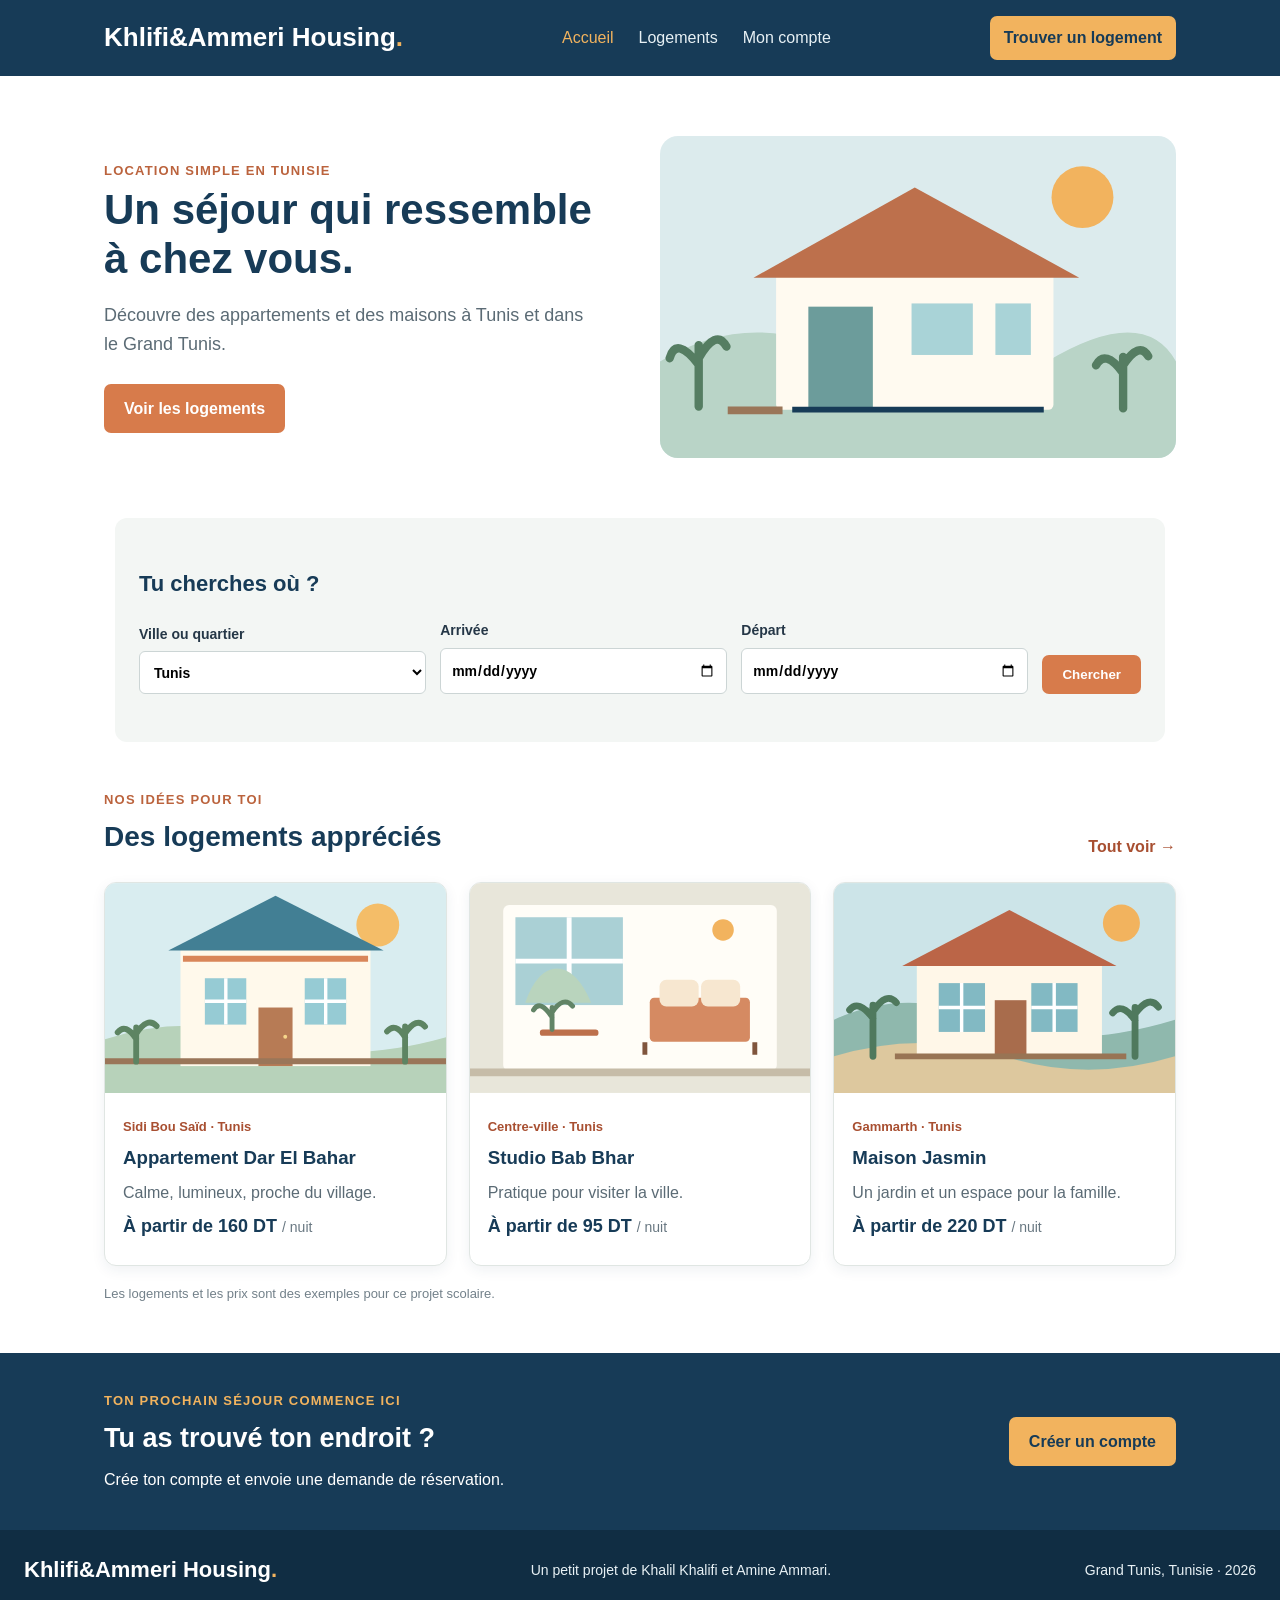
==== index.html @ a700411d "first commit" ====
<!doctype html>
<html lang="fr">
  <head>
    <meta charset="UTF-8" />
    <meta name="viewport" content="width=device-width, initial-scale=1.0" />
    <title>Khlifi&Ammeri Housing | Accueil</title>
    <link rel="stylesheet" href="style.css" />
    <script src="script.js" defer></script>
  </head>
  <body>
    <header class="entete">
      <nav class="navigation">
        <a class="logo" href="index.html">Khlifi&Ammeri Housing<span>.</span></a>
        <ul class="menu">
          <li><a class="actif" href="index.html">Accueil</a></li>
          <li><a href="logements.html">Logements</a></li>
          <li><a href="compte.html">Mon compte</a></li>
        </ul>
        <a class="bouton bouton-petit" href="logements.html">Trouver un logement</a>
      </nav>
    </header>

    <main>
      <section class="hero" id="haut">
        <div class="hero-texte">
          <p class="surtitre">Location simple en Tunisie</p>
          <h1>Un séjour qui ressemble à chez vous.</h1>
          <p>Découvre des appartements et des maisons à Tunis et dans le Grand Tunis.</p>
          <a class="bouton" href="logements.html">Voir les logements</a>
        </div>
        <div class="hero-image">
          <img src="images/maison-marsa.svg" alt="Maison blanche avec terrasse à La Marsa" />
        </div>
      </section>

      <section class="section recherche">
        <h2>Tu cherches où ?</h2>
        <form class="recherche-form" action="logements.html" method="get">
          <label
            >Ville ou quartier
            <select name="ville">
              <option value="tunis">Tunis</option>
              <option value="marsa">La Marsa</option>
              <option value="sidi-bou-said">Sidi Bou Saïd</option>
              <option value="gammarth">Gammarth</option>
            </select>
          </label>
          <label>Arrivée<input type="date" name="arrivee" /></label>
          <label>Départ<input type="date" name="depart" /></label>
          <button class="bouton" type="submit">Chercher</button>
        </form>
      </section>

      <section class="section">
        <div class="titre-ligne">
          <div>
            <p class="surtitre">Nos idées pour toi</p>
            <h2>Des logements appréciés</h2>
          </div>
          <a class="lien" href="logements.html">Tout voir →</a>
        </div>
        <div class="cartes">
          <article class="carte">
            <a href="logements.html"
              ><img src="images/appartement-sidi.svg" alt="Appartement bleu à Sidi Bou Saïd"
            /></a>
            <div class="carte-texte">
              <p class="lieu">Sidi Bou Saïd · Tunis</p>
              <h3>Appartement Dar El Bahar</h3>
              <p>Calme, lumineux, proche du village.</p>
              <p class="prix">À partir de 160 DT <span>/ nuit</span></p>
            </div>
          </article>
          <article class="carte">
            <a href="logements.html"
              ><img src="images/studio-tunis.svg" alt="Studio moderne dans le centre de Tunis"
            /></a>
            <div class="carte-texte">
              <p class="lieu">Centre-ville · Tunis</p>
              <h3>Studio Bab Bhar</h3>
              <p>Pratique pour visiter la ville.</p>
              <p class="prix">À partir de 95 DT <span>/ nuit</span></p>
            </div>
          </article>
          <article class="carte">
            <a href="logements.html"><img src="images/maison-gammarth.svg" alt="Maison avec jardin à Gammarth" /></a>
            <div class="carte-texte">
              <p class="lieu">Gammarth · Tunis</p>
              <h3>Maison Jasmin</h3>
              <p>Un jardin et un espace pour la famille.</p>
              <p class="prix">À partir de 220 DT <span>/ nuit</span></p>
            </div>
          </article>
        </div>
        <p class="note">Les logements et les prix sont des exemples pour ce projet scolaire.</p>
      </section>

      <section class="bandeau">
        <div>
          <p class="surtitre">Ton prochain séjour commence ici</p>
          <h2>Tu as trouvé ton endroit ?</h2>
          <p>Crée ton compte et envoie une demande de réservation.</p>
        </div>
        <a class="bouton bouton-clair" href="compte.html">Créer un compte</a>
      </section>
    </main>

    <footer class="pied">
      <a class="logo logo-pied" href="index.html">Khlifi&Ammeri Housing<span>.</span></a>
      <p>Un petit projet de Khalil Khalifi et Amine Ammari.</p>
      <p>Grand Tunis, Tunisie · 2026</p>
    </footer>
  </body>
</html>
---- style.css ----
* {
  box-sizing: border-box;
}
body {
  margin: 0;
  font-family: Arial, sans-serif;
  color: #253747;
  background: #ffffff;
  line-height: 1.6;
}
a {
  color: inherit;
  text-decoration: none;
}
.entete {
  background: #173b57;
}
.navigation {
  max-width: 1120px;
  margin: auto;
  padding: 16px 24px;
  display: flex;
  align-items: center;
  justify-content: space-between;
  gap: 20px;
}
.logo {
  color: #ffffff;
  font-size: 26px;
  font-weight: bold;
}
.logo span {
  color: #f2b35e;
}
.menu {
  display: flex;
  gap: 25px;
  margin: 0;
  padding: 0;
  list-style: none;
}
.menu a {
  color: #e8f1f5;
}
.menu a:hover,
.menu .actif {
  color: #f2b35e;
}
.bouton {
  display: inline-block;
  padding: 12px 20px;
  border: 0;
  border-radius: 7px;
  background: #d77b4b;
  color: #ffffff;
  font-weight: bold;
  cursor: pointer;
}
.bouton:hover {
  background: #b95e35;
}
.bouton:focus,
input:focus,
select:focus {
  outline: 2px solid #f2b35e;
  outline-offset: 2px;
}
.bouton-petit {
  padding: 9px 14px;
  background: #f2b35e;
  color: #173b57;
}
.bouton-petit:hover {
  background: #ffd18f;
}
.hero {
  max-width: 1120px;
  margin: auto;
  padding: 60px 24px;
  display: flex;
  align-items: center;
  gap: 40px;
}
.hero-texte {
  flex: 1;
}
.hero h1,
.page-titre h1 {
  margin: 5px 0 14px;
  color: #173b57;
  font-size: 42px;
  line-height: 1.15;
}
.hero-texte > p:not(.surtitre) {
  max-width: 480px;
  margin-bottom: 25px;
  color: #5b6b75;
  font-size: 18px;
}
.hero-image {
  flex: 1;
}
.hero-image img {
  display: block;
  width: 100%;
  border-radius: 18px;
}
.surtitre {
  margin: 0;
  color: #bb633d;
  font-size: 13px;
  font-weight: bold;
  letter-spacing: 1.2px;
  text-transform: uppercase;
}
.section {
  max-width: 1120px;
  margin: auto;
  padding: 48px 24px;
}
.recherche {
  max-width: 1050px;
  margin-top: 0;
  border-radius: 12px;
  background: #f3f6f4;
}
.recherche h2 {
  margin: 0 0 18px;
  color: #173b57;
  font-size: 22px;
}
.recherche-form {
  display: flex;
  align-items: end;
  gap: 14px;
}
.recherche-form label,
.champ {
  display: flex;
  flex-direction: column;
  gap: 6px;
}
.recherche-form label {
  flex: 1;
  font-size: 14px;
  font-weight: bold;
}
input,
select {
  width: 100%;
  min-height: 43px;
  padding: 10px;
  border: 1px solid #ccd5d5;
  border-radius: 6px;
  background: #ffffff;
  font: inherit;
}
.titre-ligne {
  display: flex;
  align-items: end;
  justify-content: space-between;
  margin-bottom: 22px;
}
.titre-ligne h2,
.page-titre h1 {
  margin-bottom: 0;
}
.titre-ligne h2 {
  margin-top: 4px;
  color: #173b57;
  font-size: 28px;
}
.lien {
  color: #a84f31;
  font-weight: bold;
}
.cartes {
  display: flex;
  flex-wrap: wrap;
  gap: 22px;
}
.carte {
  flex: 1 1 280px;
  overflow: hidden;
  border: 1px solid #e0e6e3;
  border-radius: 12px;
  background: #ffffff;
  box-shadow: 0 4px 14px rgba(23, 59, 87, 0.07);
}
.carte > a > img,
.carte > img {
  display: block;
  width: 100%;
  height: 210px;
  object-fit: cover;
}
.carte-texte {
  padding: 18px;
}
.carte-texte h3,
.carte-texte h2 {
  margin: 5px 0 7px;
  color: #173b57;
}
.carte-texte p {
  margin: 6px 0;
  color: #5b6b75;
}
.carte-texte .lieu {
  color: #a84f31;
  font-size: 13px;
  font-weight: bold;
}
.prix {
  color: #173b57 !important;
  font-size: 18px;
  font-weight: bold;
}
.prix span {
  color: #687781;
  font-size: 14px;
  font-weight: normal;
}
.note {
  margin: 18px 0 0;
  color: #73818a;
  font-size: 13px;
}
.bandeau {
  display: flex;
  align-items: center;
  justify-content: space-between;
  gap: 20px;
  padding: 34px max(24px, calc((100% - 1072px) / 2));
  background: #173b57;
  color: white;
}
.bandeau h2 {
  margin: 6px 0;
  font-size: 27px;
}
.bandeau p {
  margin: 4px 0;
}
.bandeau .surtitre {
  color: #f2b35e;
}
.bouton-clair {
  background: #f2b35e;
  color: #173b57;
}
.page-titre {
  padding: 48px 24px;
  background: #f3f6f4;
  text-align: center;
}
.page-titre h1 {
  font-size: 36px;
}
.page-titre > p:last-child {
  margin: 12px auto 0;
  color: #5b6b75;
}
.section-logements {
  padding-top: 36px;
}
.filtre {
  display: flex;
  justify-content: space-between;
  margin-bottom: 18px;
  color: #173b57;
}
.filtre span {
  color: #687781;
  font-size: 14px;
}
.cartes-colonne {
  flex-direction: column;
}
.carte-large {
  display: flex;
  flex: auto;
}
.carte-large > img {
  width: 38%;
  height: auto;
  min-height: 245px;
}
.carte-large .carte-texte {
  flex: 1;
  padding: 20px 24px;
}
.details {
  font-size: 14px;
}
.comptes {
  display: flex;
  align-items: flex-start;
  gap: 24px;
}
.formulaire {
  flex: 1 1 400px;
  padding: 25px;
  border: 1px solid #e0e6e3;
  border-radius: 12px;
  background: #ffffff;
  box-shadow: 0 4px 14px rgba(23, 59, 87, 0.06);
}
.formulaire h2 {
  margin: 0 0 18px;
  color: #173b57;
  font-size: 23px;
}
.champ {
  margin-bottom: 16px;
}
.champ label {
  color: #344e60;
  font-size: 14px;
  font-weight: bold;
}
.formulaire fieldset {
  margin: 16px 0;
  padding: 16px;
  border: 1px solid #d7e0df;
  border-radius: 8px;
}
.formulaire legend {
  padding: 0 7px;
  color: #173b57;
  font-weight: bold;
}
.form-ligne {
  display: flex;
  gap: 14px;
}
.form-ligne .champ {
  flex: 1;
}
.message {
  min-height: 24px;
  color: #287256;
  font-weight: bold;
}
.formulaire-connexion {
  flex: 0 1 360px;
}
.bouton-sombre {
  background: #173b57;
}
.bouton-sombre:hover {
  background: #0e293e;
}
.pied {
  display: flex;
  align-items: center;
  justify-content: space-between;
  flex-wrap: wrap;
  gap: 12px;
  padding: 22px 24px;
  background: #102d43;
  color: #e8f1f5;
  font-size: 14px;
}
.pied p {
  margin: 0;
}
.logo-pied {
  font-size: 22px;
}
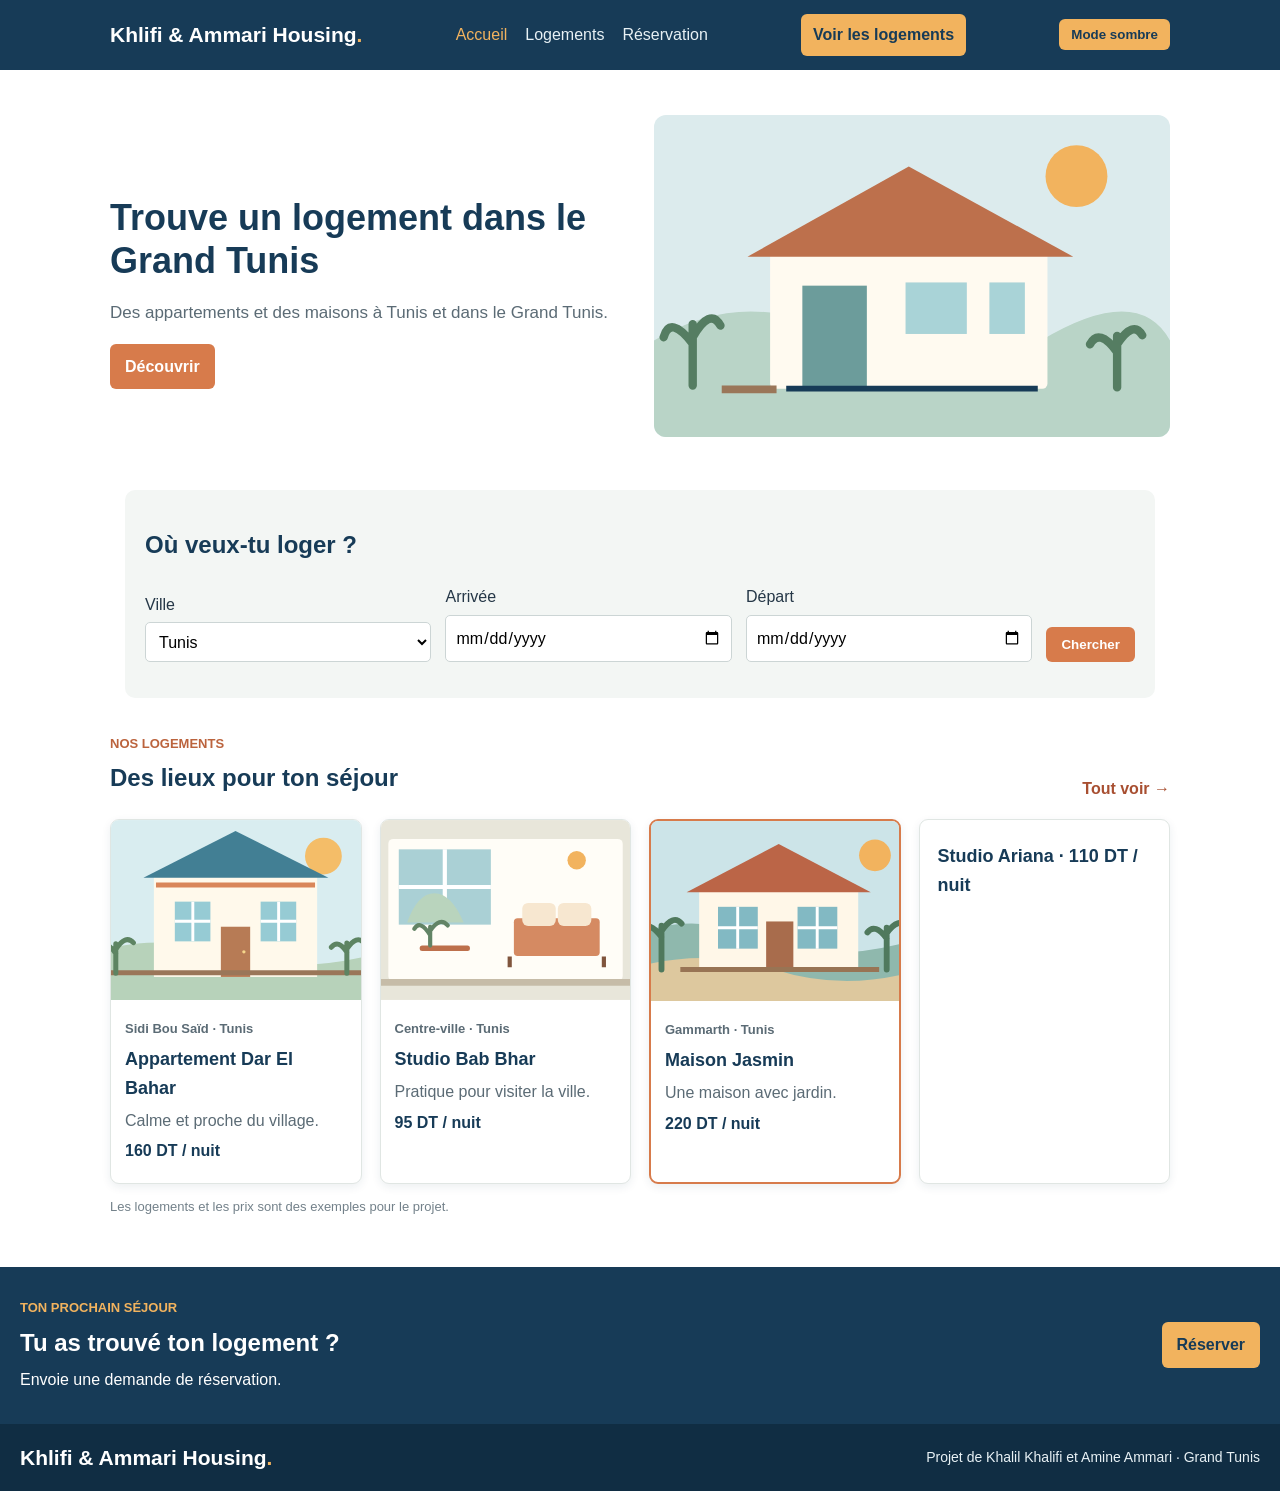
==== commit 6df9adc7: ".." ====
--- a/index.html
+++ b/index.html
@@ -1,114 +1,43 @@
-<!doctype html>
+<!DOCTYPE html>
 <html lang="fr">
-  <head>
-    <meta charset="UTF-8" />
-    <meta name="viewport" content="width=device-width, initial-scale=1.0" />
-    <title>Khlifi&Ammeri Housing | Accueil</title>
-    <link rel="stylesheet" href="style.css" />
-    <script src="script.js" defer></script>
-  </head>
-  <body>
-    <header class="entete">
-      <nav class="navigation">
-        <a class="logo" href="index.html">Khlifi&Ammeri Housing<span>.</span></a>
-        <ul class="menu">
-          <li><a class="actif" href="index.html">Accueil</a></li>
-          <li><a href="logements.html">Logements</a></li>
-          <li><a href="compte.html">Mon compte</a></li>
-        </ul>
-        <a class="bouton bouton-petit" href="logements.html">Trouver un logement</a>
-      </nav>
-    </header>
-
-    <main>
-      <section class="hero" id="haut">
-        <div class="hero-texte">
-          <p class="surtitre">Location simple en Tunisie</p>
-          <h1>Un séjour qui ressemble à chez vous.</h1>
-          <p>Découvre des appartements et des maisons à Tunis et dans le Grand Tunis.</p>
-          <a class="bouton" href="logements.html">Voir les logements</a>
-        </div>
-        <div class="hero-image">
-          <img src="images/maison-marsa.svg" alt="Maison blanche avec terrasse à La Marsa" />
-        </div>
-      </section>
-
-      <section class="section recherche">
-        <h2>Tu cherches où ?</h2>
-        <form class="recherche-form" action="logements.html" method="get">
-          <label
-            >Ville ou quartier
-            <select name="ville">
-              <option value="tunis">Tunis</option>
-              <option value="marsa">La Marsa</option>
-              <option value="sidi-bou-said">Sidi Bou Saïd</option>
-              <option value="gammarth">Gammarth</option>
-            </select>
-          </label>
-          <label>Arrivée<input type="date" name="arrivee" /></label>
-          <label>Départ<input type="date" name="depart" /></label>
-          <button class="bouton" type="submit">Chercher</button>
-        </form>
-      </section>
-
-      <section class="section">
-        <div class="titre-ligne">
-          <div>
-            <p class="surtitre">Nos idées pour toi</p>
-            <h2>Des logements appréciés</h2>
-          </div>
-          <a class="lien" href="logements.html">Tout voir →</a>
-        </div>
-        <div class="cartes">
-          <article class="carte">
-            <a href="logements.html"
-              ><img src="images/appartement-sidi.svg" alt="Appartement bleu à Sidi Bou Saïd"
-            /></a>
-            <div class="carte-texte">
-              <p class="lieu">Sidi Bou Saïd · Tunis</p>
-              <h3>Appartement Dar El Bahar</h3>
-              <p>Calme, lumineux, proche du village.</p>
-              <p class="prix">À partir de 160 DT <span>/ nuit</span></p>
-            </div>
-          </article>
-          <article class="carte">
-            <a href="logements.html"
-              ><img src="images/studio-tunis.svg" alt="Studio moderne dans le centre de Tunis"
-            /></a>
-            <div class="carte-texte">
-              <p class="lieu">Centre-ville · Tunis</p>
-              <h3>Studio Bab Bhar</h3>
-              <p>Pratique pour visiter la ville.</p>
-              <p class="prix">À partir de 95 DT <span>/ nuit</span></p>
-            </div>
-          </article>
-          <article class="carte">
-            <a href="logements.html"><img src="images/maison-gammarth.svg" alt="Maison avec jardin à Gammarth" /></a>
-            <div class="carte-texte">
-              <p class="lieu">Gammarth · Tunis</p>
-              <h3>Maison Jasmin</h3>
-              <p>Un jardin et un espace pour la famille.</p>
-              <p class="prix">À partir de 220 DT <span>/ nuit</span></p>
-            </div>
-          </article>
-        </div>
-        <p class="note">Les logements et les prix sont des exemples pour ce projet scolaire.</p>
-      </section>
-
-      <section class="bandeau">
-        <div>
-          <p class="surtitre">Ton prochain séjour commence ici</p>
-          <h2>Tu as trouvé ton endroit ?</h2>
-          <p>Crée ton compte et envoie une demande de réservation.</p>
-        </div>
-        <a class="bouton bouton-clair" href="compte.html">Créer un compte</a>
-      </section>
-    </main>
-
-    <footer class="pied">
-      <a class="logo logo-pied" href="index.html">Khlifi&Ammeri Housing<span>.</span></a>
-      <p>Un petit projet de Khalil Khalifi et Amine Ammari.</p>
-      <p>Grand Tunis, Tunisie · 2026</p>
-    </footer>
-  </body>
+<head>
+  <meta charset="UTF-8">
+  <meta name="viewport" content="width=device-width, initial-scale=1.0">
+  <title>Khlifi & Ammari Housing | Accueil</title>
+  <link rel="stylesheet" href="style.css">
+  <script src="script.js" defer></script>
+</head>
+<body>
+  <header class="entete"><nav class="navigation">
+    <a class="logo" href="index.html">Khlifi &amp; Ammari Housing<span>.</span></a>
+    <ul class="menu"><li><a class="actif" href="index.html">Accueil</a></li><li><a href="logements.html">Logements</a></li><li><a href="compte.html">Réservation</a></li></ul>
+    <a class="bouton bouton-petit" href="logements.html">Voir les logements</a>
+  </nav></header>
+  <main>
+    <section class="hero">
+      <div class="hero-texte"><p class="surtitre">Location en Tunisie</p><h1>Un séjour comme chez vous.</h1><p>Des appartements et des maisons à Tunis et dans le Grand Tunis.</p><a class="bouton" href="logements.html">Découvrir</a></div>
+      <div class="hero-image"><img src="images/maison-marsa.svg" alt="Maison à La Marsa"></div>
+    </section>
+    <section class="section recherche">
+      <h2>Où veux-tu loger ?</h2>
+      <form class="recherche-form" action="logements.html" method="get">
+        <label>Ville<select name="ville"><option>Tunis</option><option>La Marsa</option><option>Sidi Bou Saïd</option><option>Gammarth</option></select></label>
+        <label>Arrivée<input type="date" name="arrivee"></label>
+        <label>Départ<input type="date" name="depart"></label>
+        <button class="bouton" type="submit">Chercher</button>
+      </form>
+    </section>
+    <section class="section">
+      <div class="titre-ligne"><div><p class="surtitre">Nos logements</p><h2>Des lieux pour ton séjour</h2></div><a class="lien" href="logements.html">Tout voir →</a></div>
+      <div class="cartes">
+        <article class="carte"><img src="images/appartement-sidi.svg" alt="Appartement à Sidi Bou Saïd"><div class="carte-texte"><p class="lieu">Sidi Bou Saïd · Tunis</p><h3>Appartement Dar El Bahar</h3><p>Calme et proche du village.</p><p class="prix">160 DT / nuit</p></div></article>
+        <article class="carte"><img src="images/studio-tunis.svg" alt="Studio au centre de Tunis"><div class="carte-texte"><p class="lieu">Centre-ville · Tunis</p><h3>Studio Bab Bhar</h3><p>Pratique pour visiter la ville.</p><p class="prix">95 DT / nuit</p></div></article>
+        <article class="carte"><img src="images/maison-gammarth.svg" alt="Maison à Gammarth"><div class="carte-texte"><p class="lieu">Gammarth · Tunis</p><h3>Maison Jasmin</h3><p>Une maison avec jardin.</p><p class="prix">220 DT / nuit</p></div></article>
+      </div>
+      <p class="note">Les logements et les prix sont des exemples pour le projet.</p>
+    </section>
+    <section class="bandeau"><div><p class="surtitre">Ton prochain séjour</p><h2>Tu as trouvé ton logement ?</h2><p>Envoie une demande de réservation.</p></div><a class="bouton bouton-clair" href="compte.html">Réserver</a></section>
+  </main>
+  <footer class="pied"><a class="logo" href="index.html">Khlifi &amp; Ammari Housing<span>.</span></a><p>Projet de Khalil Khalifi et Amine Ammari · Grand Tunis</p></footer>
+</body>
 </html>
--- a/style.css
+++ b/style.css
@@ -1,370 +1,95 @@
-* {
-  box-sizing: border-box;
+* { box-sizing: border-box; }
+body { margin: 0; font: 16px Arial, sans-serif; color: #253747; line-height: 1.6; }
+a { color: inherit; text-decoration: none; }
+.entete { background: #173b57; }
+.navigation { max-width: 1100px; margin: auto; padding: 14px 20px; display: flex; align-items: center; justify-content: space-between; gap: 16px; }
+.logo { color: white; font-size: 21px; font-weight: bold; }
+.logo span { color: #f2b35e; }
+.menu { display: flex; gap: 18px; margin: 0; padding: 0; list-style: none; }
+.menu a { color: #e8f1f5; }
+.menu a:hover, .menu .actif { color: #f2b35e; }
+.bouton { display: inline-block; padding: 10px 15px; border: 0; border-radius: 6px; background: #d77b4b; color: white; font-weight: bold; cursor: pointer; }
+.bouton:hover { background: #b95e35; }
+.bouton:focus, input:focus, select:focus, textarea:focus { outline: 2px solid #f2b35e; }
+.bouton-petit { padding: 8px 12px; background: #f2b35e; color: #173b57; }
+.bouton-clair { background: #f2b35e; color: #173b57; }
+.bouton-sombre { background: #173b57; }
+.bouton-secondaire { margin-left: 6px; background: #e8f1f5; color: #173b57; }
+.hero { max-width: 1100px; margin: auto; padding: 45px 20px; display: flex; align-items: center; gap: 28px; }
+.hero-texte, .hero-image { flex: 1; }
+.hero h1, .page-titre h1 { margin: 5px 0 10px; color: #173b57; font-size: 36px; line-height: 1.2; }
+.hero-texte > p:not(.surtitre) { color: #5b6b75; font-size: 17px; }
+.hero-image img { width: 100%; border-radius: 12px; }
+.surtitre { margin: 0; color: #bb633d; font-size: 13px; font-weight: bold; text-transform: uppercase; }
+.section { max-width: 1100px; margin: auto; padding: 36px 20px; }
+.recherche, .page-titre { background: #f3f6f4; }
+.recherche { max-width: 1030px; border-radius: 10px; }
+.recherche h2 { margin-top: 0; color: #173b57; }
+.recherche-form, .cartes, .form-ligne, .choix { display: flex; flex-wrap: wrap; gap: 14px; }
+.recherche-form { align-items: end; }
+.recherche-form label, .champ { display: flex; flex: 1; flex-direction: column; gap: 5px; }
+.champ { margin-bottom: 12px; }
+.champ label { font-size: 14px; font-weight: bold; }
+input, select, textarea { width: 100%; padding: 9px; border: 1px solid #ccd5d5; border-radius: 5px; background: white; font: inherit; }
+.recherche-form input, .recherche-form select { min-height: 40px; }
+.titre-ligne { display: flex; justify-content: space-between; align-items: end; margin-bottom: 18px; }
+.titre-ligne h2 { margin: 4px 0; color: #173b57; }
+.lien, .lieu { color: #a84f31; font-weight: bold; }
+.cartes { gap: 18px; }
+.carte { flex: 1 1 250px; overflow: hidden; border: 1px solid #e0e6e3; border-radius: 9px; background: white; box-shadow: 0 3px 10px #173b5715; }
+.carte > img { display: block; width: 100%; height: 180px; object-fit: cover; }
+.carte-texte { padding: 14px; }
+.carte-texte h2, .carte-texte h3, .carte-nouveau h3 { margin: 4px 0; color: #173b57; font-size: 18px; }
+.carte-texte p { margin: 5px 0; color: #5b6b75; }
+.lieu { font-size: 13px; }
+.prix { color: #173b57 !important; font-weight: bold; }
+.note, .details { color: #73818a; font-size: 13px; }
+.carte.populaire { border: 2px solid #d77b4b; }
+.carte-nouveau { padding: 18px; }
+.cartes-colonne { flex-direction: column; }
+.carte-large { display: flex; flex: auto; }
+.carte-large > img { width: 36%; height: auto; min-height: 190px; }
+.carte-large .carte-texte { flex: 1; }
+.bandeau { padding: 26px 20px; display: flex; align-items: center; justify-content: space-between; gap: 16px; background: #173b57; color: white; }
+.bandeau h2, .bandeau p { margin: 5px 0; }
+.bandeau .surtitre { color: #f2b35e; }
+.page-titre { padding: 34px 20px; text-align: center; }
+.page-titre h1 { font-size: 32px; }
+.page-titre p:last-child { margin: 6px; color: #5b6b75; }
+.filtre { display: flex; justify-content: space-between; color: #173b57; }
+.comptes { display: flex; align-items: flex-start; gap: 18px; }
+.formulaire { flex: 1 1 390px; padding: 20px; border: 1px solid #e0e6e3; border-radius: 9px; background: white; }
+.formulaire h2 { margin: 0 0 14px; color: #173b57; font-size: 21px; }
+.formulaire fieldset { margin: 14px 0; padding: 12px; border: 1px solid #d7e0df; border-radius: 6px; }
+.formulaire legend { color: #173b57; font-weight: bold; }
+.choix input { width: auto; }
+.formulaire-connexion { flex: 0 1 320px; }
+.erreur { min-height: 1.2em; color: #b91c1c; font-size: 13px; }
+.is-invalid { border-color: #b91c1c !important; }
+.is-valid { border-color: #16a34a !important; }
+#compteur-message, #apercu, #retour { margin: 6px 0; font-size: 14px; }
+#compteur-message.depasse { color: #b91c1c; font-weight: bold; }
+#apercu { color: #087f8c; font-weight: bold; }
+#retour, .message { color: #287256; font-weight: bold; }
+.pied { padding: 17px 20px; display: flex; align-items: center; justify-content: space-between; flex-wrap: wrap; gap: 10px; background: #102d43; color: #e8f1f5; font-size: 14px; }
+.pied p { margin: 0; }
+body.sombre { background: #0b2447; color: #f7faff; }
+body.sombre .hero, body.sombre .bandeau, body.sombre .pied, body.sombre .carte, body.sombre .formulaire { background: #102a54; color: #f7faff; }
+body.sombre .section, body.sombre .page-titre, body.sombre .recherche { background: #0b2447; }
+body.sombre h1, body.sombre h2, body.sombre h3, body.sombre .champ label { color: #f7faff; }
+body.sombre input, body.sombre select, body.sombre textarea { background: #0b2447; color: #f7faff; }
+body.sombre .carte-texte p, body.sombre .page-titre p:last-child, body.sombre .hero-texte > p:not(.surtitre), body.sombre .note, body.sombre .details, body.sombre .filtre { color: #dce8ef; }
+body.sombre .prix { color: #f7faff !important; }
+body.sombre .lieu { color: #ffc58b !important; }
+body.sombre #apercu { color: #9ae7e8; }
+body.sombre #retour, body.sombre .message { color: #a7e4c2; }
+body.sombre fieldset { border-color: #45627d; }
+@media (max-width: 700px) {
+  .navigation, .recherche-form, .comptes, .bandeau { flex-wrap: wrap; justify-content: center; }
+  .menu { order: 3; width: 100%; justify-content: center; gap: 12px; }
+  .hero, .carte-large { flex-direction: column; }
+  .hero h1 { font-size: 30px; }
+  .hero-image, .carte-large > img { width: 100%; }
+  .carte-large > img { height: 180px; }
+  .formulaire-connexion { flex-basis: 100%; }
 }
-body {
-  margin: 0;
-  font-family: Arial, sans-serif;
-  color: #253747;
-  background: #ffffff;
-  line-height: 1.6;
-}
-a {
-  color: inherit;
-  text-decoration: none;
-}
-.entete {
-  background: #173b57;
-}
-.navigation {
-  max-width: 1120px;
-  margin: auto;
-  padding: 16px 24px;
-  display: flex;
-  align-items: center;
-  justify-content: space-between;
-  gap: 20px;
-}
-.logo {
-  color: #ffffff;
-  font-size: 26px;
-  font-weight: bold;
-}
-.logo span {
-  color: #f2b35e;
-}
-.menu {
-  display: flex;
-  gap: 25px;
-  margin: 0;
-  padding: 0;
-  list-style: none;
-}
-.menu a {
-  color: #e8f1f5;
-}
-.menu a:hover,
-.menu .actif {
-  color: #f2b35e;
-}
-.bouton {
-  display: inline-block;
-  padding: 12px 20px;
-  border: 0;
-  border-radius: 7px;
-  background: #d77b4b;
-  color: #ffffff;
-  font-weight: bold;
-  cursor: pointer;
-}
-.bouton:hover {
-  background: #b95e35;
-}
-.bouton:focus,
-input:focus,
-select:focus {
-  outline: 2px solid #f2b35e;
-  outline-offset: 2px;
-}
-.bouton-petit {
-  padding: 9px 14px;
-  background: #f2b35e;
-  color: #173b57;
-}
-.bouton-petit:hover {
-  background: #ffd18f;
-}
-.hero {
-  max-width: 1120px;
-  margin: auto;
-  padding: 60px 24px;
-  display: flex;
-  align-items: center;
-  gap: 40px;
-}
-.hero-texte {
-  flex: 1;
-}
-.hero h1,
-.page-titre h1 {
-  margin: 5px 0 14px;
-  color: #173b57;
-  font-size: 42px;
-  line-height: 1.15;
-}
-.hero-texte > p:not(.surtitre) {
-  max-width: 480px;
-  margin-bottom: 25px;
-  color: #5b6b75;
-  font-size: 18px;
-}
-.hero-image {
-  flex: 1;
-}
-.hero-image img {
-  display: block;
-  width: 100%;
-  border-radius: 18px;
-}
-.surtitre {
-  margin: 0;
-  color: #bb633d;
-  font-size: 13px;
-  font-weight: bold;
-  letter-spacing: 1.2px;
-  text-transform: uppercase;
-}
-.section {
-  max-width: 1120px;
-  margin: auto;
-  padding: 48px 24px;
-}
-.recherche {
-  max-width: 1050px;
-  margin-top: 0;
-  border-radius: 12px;
-  background: #f3f6f4;
-}
-.recherche h2 {
-  margin: 0 0 18px;
-  color: #173b57;
-  font-size: 22px;
-}
-.recherche-form {
-  display: flex;
-  align-items: end;
-  gap: 14px;
-}
-.recherche-form label,
-.champ {
-  display: flex;
-  flex-direction: column;
-  gap: 6px;
-}
-.recherche-form label {
-  flex: 1;
-  font-size: 14px;
-  font-weight: bold;
-}
-input,
-select {
-  width: 100%;
-  min-height: 43px;
-  padding: 10px;
-  border: 1px solid #ccd5d5;
-  border-radius: 6px;
-  background: #ffffff;
-  font: inherit;
-}
-.titre-ligne {
-  display: flex;
-  align-items: end;
-  justify-content: space-between;
-  margin-bottom: 22px;
-}
-.titre-ligne h2,
-.page-titre h1 {
-  margin-bottom: 0;
-}
-.titre-ligne h2 {
-  margin-top: 4px;
-  color: #173b57;
-  font-size: 28px;
-}
-.lien {
-  color: #a84f31;
-  font-weight: bold;
-}
-.cartes {
-  display: flex;
-  flex-wrap: wrap;
-  gap: 22px;
-}
-.carte {
-  flex: 1 1 280px;
-  overflow: hidden;
-  border: 1px solid #e0e6e3;
-  border-radius: 12px;
-  background: #ffffff;
-  box-shadow: 0 4px 14px rgba(23, 59, 87, 0.07);
-}
-.carte > a > img,
-.carte > img {
-  display: block;
-  width: 100%;
-  height: 210px;
-  object-fit: cover;
-}
-.carte-texte {
-  padding: 18px;
-}
-.carte-texte h3,
-.carte-texte h2 {
-  margin: 5px 0 7px;
-  color: #173b57;
-}
-.carte-texte p {
-  margin: 6px 0;
-  color: #5b6b75;
-}
-.carte-texte .lieu {
-  color: #a84f31;
-  font-size: 13px;
-  font-weight: bold;
-}
-.prix {
-  color: #173b57 !important;
-  font-size: 18px;
-  font-weight: bold;
-}
-.prix span {
-  color: #687781;
-  font-size: 14px;
-  font-weight: normal;
-}
-.note {
-  margin: 18px 0 0;
-  color: #73818a;
-  font-size: 13px;
-}
-.bandeau {
-  display: flex;
-  align-items: center;
-  justify-content: space-between;
-  gap: 20px;
-  padding: 34px max(24px, calc((100% - 1072px) / 2));
-  background: #173b57;
-  color: white;
-}
-.bandeau h2 {
-  margin: 6px 0;
-  font-size: 27px;
-}
-.bandeau p {
-  margin: 4px 0;
-}
-.bandeau .surtitre {
-  color: #f2b35e;
-}
-.bouton-clair {
-  background: #f2b35e;
-  color: #173b57;
-}
-.page-titre {
-  padding: 48px 24px;
-  background: #f3f6f4;
-  text-align: center;
-}
-.page-titre h1 {
-  font-size: 36px;
-}
-.page-titre > p:last-child {
-  margin: 12px auto 0;
-  color: #5b6b75;
-}
-.section-logements {
-  padding-top: 36px;
-}
-.filtre {
-  display: flex;
-  justify-content: space-between;
-  margin-bottom: 18px;
-  color: #173b57;
-}
-.filtre span {
-  color: #687781;
-  font-size: 14px;
-}
-.cartes-colonne {
-  flex-direction: column;
-}
-.carte-large {
-  display: flex;
-  flex: auto;
-}
-.carte-large > img {
-  width: 38%;
-  height: auto;
-  min-height: 245px;
-}
-.carte-large .carte-texte {
-  flex: 1;
-  padding: 20px 24px;
-}
-.details {
-  font-size: 14px;
-}
-.comptes {
-  display: flex;
-  align-items: flex-start;
-  gap: 24px;
-}
-.formulaire {
-  flex: 1 1 400px;
-  padding: 25px;
-  border: 1px solid #e0e6e3;
-  border-radius: 12px;
-  background: #ffffff;
-  box-shadow: 0 4px 14px rgba(23, 59, 87, 0.06);
-}
-.formulaire h2 {
-  margin: 0 0 18px;
-  color: #173b57;
-  font-size: 23px;
-}
-.champ {
-  margin-bottom: 16px;
-}
-.champ label {
-  color: #344e60;
-  font-size: 14px;
-  font-weight: bold;
-}
-.formulaire fieldset {
-  margin: 16px 0;
-  padding: 16px;
-  border: 1px solid #d7e0df;
-  border-radius: 8px;
-}
-.formulaire legend {
-  padding: 0 7px;
-  color: #173b57;
-  font-weight: bold;
-}
-.form-ligne {
-  display: flex;
-  gap: 14px;
-}
-.form-ligne .champ {
-  flex: 1;
-}
-.message {
-  min-height: 24px;
-  color: #287256;
-  font-weight: bold;
-}
-.formulaire-connexion {
-  flex: 0 1 360px;
-}
-.bouton-sombre {
-  background: #173b57;
-}
-.bouton-sombre:hover {
-  background: #0e293e;
-}
-.pied {
-  display: flex;
-  align-items: center;
-  justify-content: space-between;
-  flex-wrap: wrap;
-  gap: 12px;
-  padding: 22px 24px;
-  background: #102d43;
-  color: #e8f1f5;
-  font-size: 14px;
-}
-.pied p {
-  margin: 0;
-}
-.logo-pied {
-  font-size: 22px;
-}
